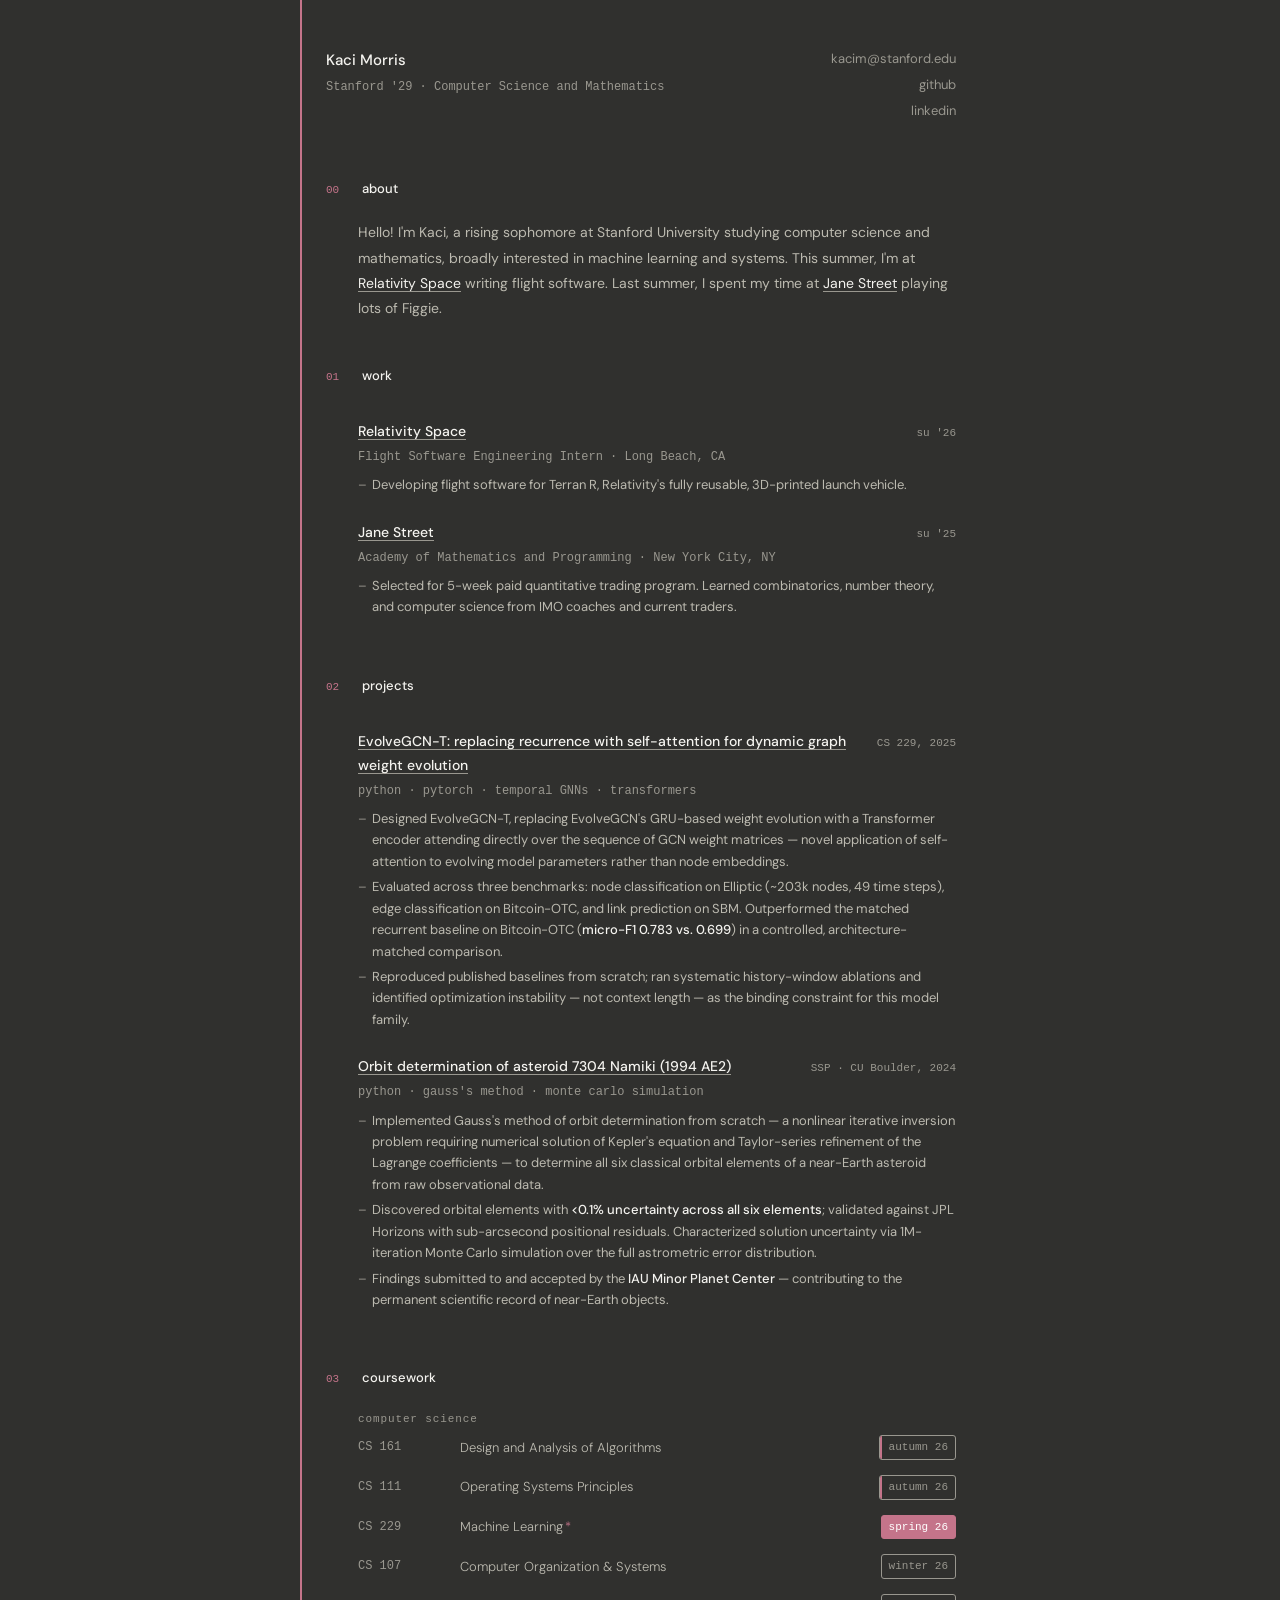
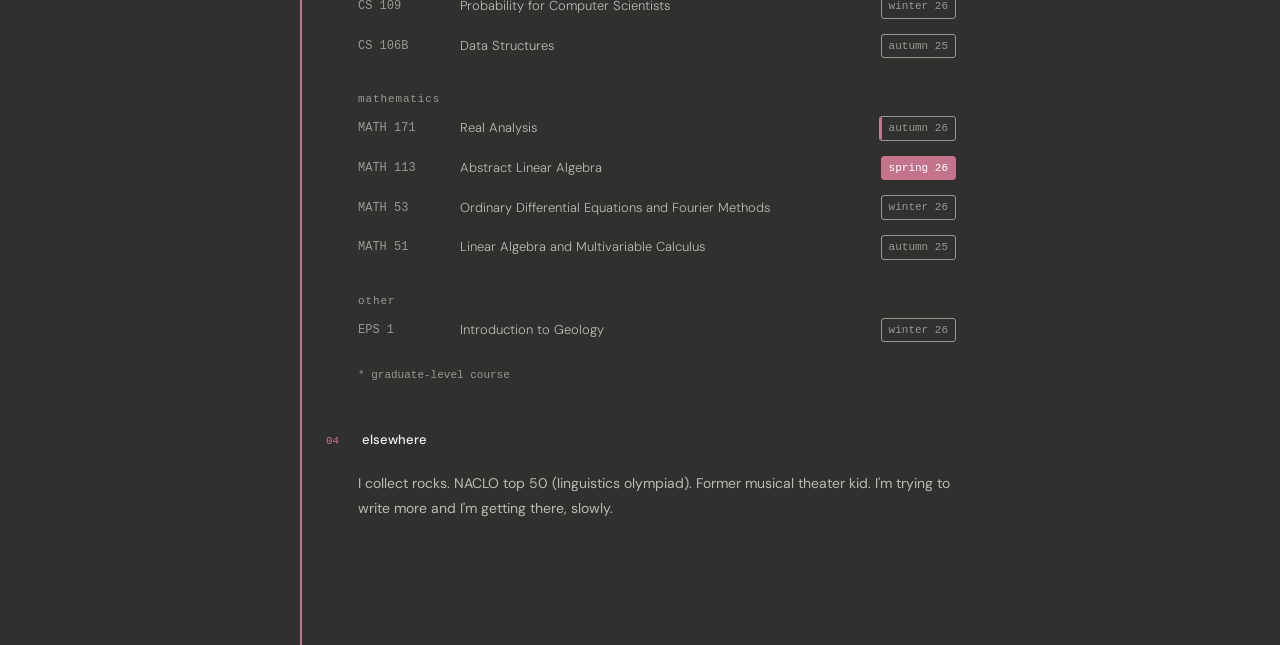
==== index.html @ 26e228f0 "update bio" ====
<!DOCTYPE html>
<html lang="en">
<head>
  <meta charset="UTF-8">
  <meta name="viewport" content="width=device-width, initial-scale=1.0">
  <title>Kaci Morris</title>
  <meta name="description" content="Kaci Morris — CS + Math at Stanford. Flight software, mechanistic interpretability, computational geoscience.">
  <link rel="stylesheet" href="style.css">
</head>
<body>
  <div class="page">

    <header class="header">
      <div class="header-left">
        <div class="header-name">Kaci Morris</div>
        <div class="header-tagline">Stanford '29 · Computer Science and Mathematics</div>
      </div>
      <nav class="header-nav">
        <a href="mailto:kacim@stanford.edu">kacim@stanford.edu</a>
        <a href="https://github.com/kacimorris" target="_blank" rel="noopener">github</a>
        <a href="https://www.linkedin.com/in/kaci-morris/" target="_blank" rel="noopener">linkedin</a>
      </nav>
    </header>

    <main>

      <!-- 00 about -->
      <section class="section">
        <div class="section-header">
          <span class="section-num">00</span>
          <span class="section-title">about</span>
        </div>
        <div class="section-body">
          <p> Hello! I'm Kaci, a rising sophomore at Stanford University studying computer science and mathematics, broadly interested in machine learning and systems. This summer, I'm at <a href="https://www.relativity.space" target="_blank" rel="noopener">Relativity Space</a> writing flight software. Last summer, I spent my time at <a href="https://www.janestreet.com" target="_blank" rel="noopener">Jane Street</a> playing lots of Figgie.</p> 
        </div>
      </section>

      <!-- 01 work -->
      <section class="section">
        <div class="section-header">
          <span class="section-num">01</span>
          <span class="section-title">work</span>
        </div>
        <div class="section-body">

          <div class="entry">
            <div class="entry-top">
              <span class="entry-name"><a href="https://www.relativity.space" target="_blank" rel="noopener">Relativity Space</a></span>
              <span class="entry-date">su '26</span>
            </div>
            <div class="entry-role">Flight Software Engineering Intern · Long Beach, CA</div>
            <ul class="bullets">
              <li>Developing flight software for Terran R, Relativity's fully reusable, 3D-printed launch vehicle.</li>
            </ul>
          </div>

          <div class="entry">
            <div class="entry-top">
              <span class="entry-name"><a href="https://www.janestreet.com" target="_blank" rel="noopener">Jane Street</a></span>
              <span class="entry-date">su '25</span>
            </div>
            <div class="entry-role">Academy of Mathematics and Programming · New York City, NY</div>
            <ul class="bullets">
              <li>Selected for 5-week paid quantitative trading program. Learned combinatorics, number theory, and computer science from IMO coaches and current traders.</li>
            </ul>
          </div>

        </div>
      </section>

      <!-- 02 projects -->
      <section class="section">
        <div class="section-header">
          <span class="section-num">02</span>
          <span class="section-title">projects</span>
        </div>
        <div class="section-body">

          <div class="entry">
            <div class="entry-top">
              <span class="entry-name"><a href="#">EvolveGCN-T: replacing recurrence with self-attention for dynamic graph weight evolution</a></span>
              <span class="entry-date">CS 229, 2025</span>
            </div>
            <div class="entry-role">python · pytorch · temporal GNNs · transformers</div>
            <ul class="bullets">
              <li>Designed EvolveGCN-T, replacing EvolveGCN's GRU-based weight evolution with a Transformer encoder attending directly over the sequence of GCN weight matrices — novel application of self-attention to evolving model parameters rather than node embeddings.</li>
              <li>Evaluated across three benchmarks: node classification on Elliptic (~203k nodes, 49 time steps), edge classification on Bitcoin-OTC, and link prediction on SBM. Outperformed the matched recurrent baseline on Bitcoin-OTC (<strong>micro-F1 0.783 vs. 0.699</strong>) in a controlled, architecture-matched comparison.</li>
              <li>Reproduced published baselines from scratch; ran systematic history-window ablations and identified optimization instability — not context length — as the binding constraint for this model family.</li>
            </ul>
          </div>

          <div class="entry">
            <div class="entry-top">
              <span class="entry-name"><a href="#">Orbit determination of asteroid 7304 Namiki (1994 AE2)</a></span>
              <span class="entry-date">SSP · CU Boulder, 2024</span>
            </div>
            <div class="entry-role">python · gauss's method · monte carlo simulation</div>
            <ul class="bullets">
              <li>Implemented Gauss's method of orbit determination from scratch — a nonlinear iterative inversion problem requiring numerical solution of Kepler's equation and Taylor-series refinement of the Lagrange coefficients — to determine all six classical orbital elements of a near-Earth asteroid from raw observational data.</li>
              <li>Discovered orbital elements with <strong>&lt;0.1% uncertainty across all six elements</strong>; validated against JPL Horizons with sub-arcsecond positional residuals. Characterized solution uncertainty via 1M-iteration Monte Carlo simulation over the full astrometric error distribution.</li>
              <li>Findings submitted to and accepted by the <strong>IAU Minor Planet Center</strong> — contributing to the permanent scientific record of near-Earth objects.</li>
            </ul>
          </div>

        </div>
      </section>

      <!-- 03 coursework -->
      <section class="section">
        <div class="section-header">
          <span class="section-num">03</span>
          <span class="section-title">coursework</span>
        </div>
        <div class="section-body">

          <div class="cw-dept">computer science</div>
          <div class="cw-row">
            <span class="cw-code">CS 161</span>
            <span class="cw-name">Design and Analysis of Algorithms</span>
            <span class="tag tag-next">autumn 26</span>
          </div>
          <div class="cw-row">
            <span class="cw-code">CS 111</span>
            <span class="cw-name">Operating Systems Principles</span>
            <span class="tag tag-next">autumn 26</span>
          </div>
          <div class="cw-row">
            <span class="cw-code">CS 229</span>
            <span class="cw-name">Machine Learning<span class="cw-star">*</span></span>
            <span class="tag tag-cur">spring 26</span>
          </div>
          <div class="cw-row">
            <span class="cw-code">CS 107</span>
            <span class="cw-name">Computer Organization &amp; Systems</span>
            <span class="tag tag-past">winter 26</span>
          </div>
          <div class="cw-row">
            <span class="cw-code">CS 109</span>
            <span class="cw-name">Probability for Computer Scientists</span>
            <span class="tag tag-past">winter 26</span>
          </div>
          <div class="cw-row">
            <span class="cw-code">CS 106B</span>
            <span class="cw-name">Data Structures</span>
            <span class="tag tag-past">autumn 25</span>
          </div>

          <div class="cw-dept">mathematics</div>
          <div class="cw-row">
            <span class="cw-code">MATH 171</span>
            <span class="cw-name">Real Analysis</span>
            <span class="tag tag-next">autumn 26</span>
          </div>
          <div class="cw-row">
            <span class="cw-code">MATH 113</span>
            <span class="cw-name">Abstract Linear Algebra</span>
            <span class="tag tag-cur">spring 26</span>
          </div>
          <div class="cw-row">
            <span class="cw-code">MATH 53</span>
            <span class="cw-name">Ordinary Differential Equations and Fourier Methods</span>
            <span class="tag tag-past">winter 26</span>
          </div>
          <div class="cw-row">
            <span class="cw-code">MATH 51</span>
            <span class="cw-name">Linear Algebra and Multivariable Calculus</span>
            <span class="tag tag-past">autumn 25</span>
          </div>

          <div class="cw-dept">other</div>
          <div class="cw-row">
            <span class="cw-code">EPS 1</span>
            <span class="cw-name">Introduction to Geology</span>
            <span class="tag tag-past">winter 26</span>
          </div>

          <div class="cw-footnote">* graduate-level course</div>

        </div>
      </section>

      <!-- 04 elsewhere -->
      <section class="section" id="elsewhere">
        <div class="section-header">
          <span class="section-num">04</span>
          <span class="section-title">elsewhere</span>
        </div>
        <div class="section-body">
          <p>I collect rocks. NACLO top 50 (linguistics olympiad). Former musical theater kid. I'm trying to write more and I'm getting there, slowly.</p>
        </div>
      </section>

    </main>
  </div>
</body>
</html>
---- style.css ----
/* ── fonts ── */
@import url('https://fonts.googleapis.com/css2?family=DM+Sans:ital,opsz,wght@0,9..40,300;0,9..40,400;0,9..40,500;1,9..40,300;1,9..40,400&display=swap');

/* ── reset ── */
*, *::before, *::after { box-sizing: border-box; margin: 0; padding: 0; }

/* ── tokens ── */
:root {
  --pink:        #C4748A;
  --pink-dark:   #7a3a4e;
  --pink-fill:   #fff;

  --text-primary:   #f4f3ef;
  --text-secondary: #bcbab0;
  --text-tertiary:  #99978f;

  --border-light:  #30302e;
  --border-medium: #99978f;

  --bg: #30302e;

  --font-sans: 'DM Sans', system-ui, -apple-system, sans-serif;
  --font-mono: 'SFMono-Regular', 'Consolas', 'Liberation Mono', monospace;
}

/* ── base ── */
html { font-size: 16px; -webkit-font-smoothing: antialiased; }

body {
  background: var(--bg);
  color: var(--text-primary);
  font-family: var(--font-sans);
  line-height: 1.7;
}

a {
  color: var(--text-primary);
  text-decoration: underline;
  text-underline-offset: 3px;
  text-decoration-thickness: 1px;
  text-decoration-color: var(--border-medium);
  transition: text-decoration-color 0.15s;
}
a:hover { text-decoration-color: var(--text-primary); }

/* ── layout ── */
.page {
  max-width: 680px;
  margin: 0 auto;
  padding: 3rem 1.5rem 5rem;
  border-left: 2px solid var(--pink);
  min-height: 100vh;
}

/* ── header ── */
.header {
  display: flex;
  justify-content: space-between;
  align-items: flex-start;
  margin-bottom: 3.5rem;
}

.header-left {
  display: flex;
  flex-direction: column;
  gap: 3px;
}

.header-name {
  font-size: 15px;
  font-weight: 500;
  font-family: var(--font-sans);
}

.header-tagline {
  font-family: var(--font-mono);
  font-size: 12px;
  color: var(--text-tertiary);
}

.header-nav {
  display: flex;
  flex-direction: column;
  align-items: flex-end;
  gap: 4px;
}

.header-nav a {
  font-size: 13px;
  color: var(--text-tertiary);
  text-decoration: none;
}
.header-nav a:hover { color: var(--pink-dark); }

/* ── sections ── */
.section { margin-bottom: 2.75rem; border: none; }

.section-header {
  display: flex;
  align-items: baseline;
  gap: 1rem;
  margin-bottom: 1.25rem;
}

.section-num {
  font-family: var(--font-mono);
  font-size: 11px;
  color: var(--pink);
  width: 20px;
  flex-shrink: 0;
}

.section-title {
  font-size: 13px;
  font-weight: 500;
  font-family: var(--font-sans);
  color: var(--text-primary);
}

.section-body {
  padding-left: 32px;
}

.section-body p {
  font-size: 14px;
  line-height: 1.8;
  color: var(--text-secondary);
  margin-bottom: 1rem;
}
.section-body p:last-child { margin-bottom: 0; }

/* ── entries (work + projects) ── */
.entry {
  padding: 12px 0;
  border-bottom: 0.5px solid var(--border-light);
}
.entry:first-child { border-top: 0.5px solid var(--border-light); }

.entry-top {
  display: flex;
  justify-content: space-between;
  align-items: baseline;
  margin-bottom: 3px;
  gap: 1rem;
}

.entry-name {
  font-size: 14px;
  font-weight: 500;
  color: var(--text-primary);
}
.entry-name a {
  color: var(--text-primary);
  font-weight: 500;
}

.entry-date {
  font-family: var(--font-mono);
  font-size: 11px;
  color: var(--text-tertiary);
  white-space: nowrap;
  flex-shrink: 0;
}

.entry-role {
  font-family: var(--font-mono);
  font-size: 12px;
  color: var(--text-tertiary);
  margin-bottom: 7px;
}

/* ── bullet lists ── */
.bullets {
  list-style: none;
  padding: 0;
  margin: 0;
  display: flex;
  flex-direction: column;
  gap: 4px;
}

.bullets li {
  font-size: 13px;
  color: var(--text-secondary);
  line-height: 1.65;
  padding-left: 14px;
  position: relative;
}

.bullets li::before {
  content: "–";
  position: absolute;
  left: 0;
  color: var(--text-tertiary);
}

.bullets li strong {
  color: var(--text-primary);
  font-weight: 500;
}

/* ── coursework ── */
.cw-dept {
  font-family: var(--font-mono);
  font-size: 11px;
  color: var(--text-tertiary);
  letter-spacing: 0.08em;
  margin: 1.5rem 0 0;
}
.cw-dept:first-child { margin-top: 0; }

.cw-row {
  display: grid;
  grid-template-columns: 90px minmax(0, 1fr) auto;
  gap: 0 12px;
  align-items: center;
  padding: 7px 0;
  border-bottom: 0.5px solid var(--border-light);
}
.cw-row:first-of-type { border-top: 0.5px solid var(--border-light); }

.cw-code {
  font-family: var(--font-mono);
  font-size: 12px;
  color: var(--text-tertiary);
}

.cw-name {
  font-size: 13px;
  color: var(--text-secondary);
  font-weight: 300;
}

.cw-star {
  color: var(--pink);
  font-size: 13px;
  margin-left: 2px;
  font-style: normal;
}

.cw-footnote {
  font-family: var(--font-mono);
  font-size: 11px;
  color: var(--text-tertiary);
  margin-top: 1rem;
}

/* ── tags ── */
.tag {
  font-family: var(--font-mono);
  font-size: 11px;
  padding: 2px 7px;
  border-radius: 3px;
  white-space: nowrap;
  display: inline-block;
}

.tag-past {
  color: var(--text-tertiary);
  border: 0.5px solid var(--border-medium);
}

.tag-cur {
  color: var(--pink-fill);
  background: var(--pink);
  border: 1px solid var(--pink);
}

.tag-next {
  color: var(--text-tertiary);
  border: 0.5px solid var(--border-medium);
  position: relative;
  overflow: hidden;
  padding-left: 9px;
}
.tag-next::before {
  content: '';
  position: absolute;
  left: 0;
  top: 0;
  bottom: 0;
  width: 2px;
  background: var(--pink);
  border-radius: 0;
}

/* ── responsive ── */
@media (max-width: 600px) {
  .page { padding: 2rem 1.25rem 4rem; }

  .header { flex-direction: column; gap: 1rem; }
  .header-nav { align-items: flex-start; flex-direction: row; flex-wrap: wrap; gap: 8px 16px; }

  .cw-row { grid-template-columns: 76px minmax(0,1fr) auto; gap: 0 8px; }
}
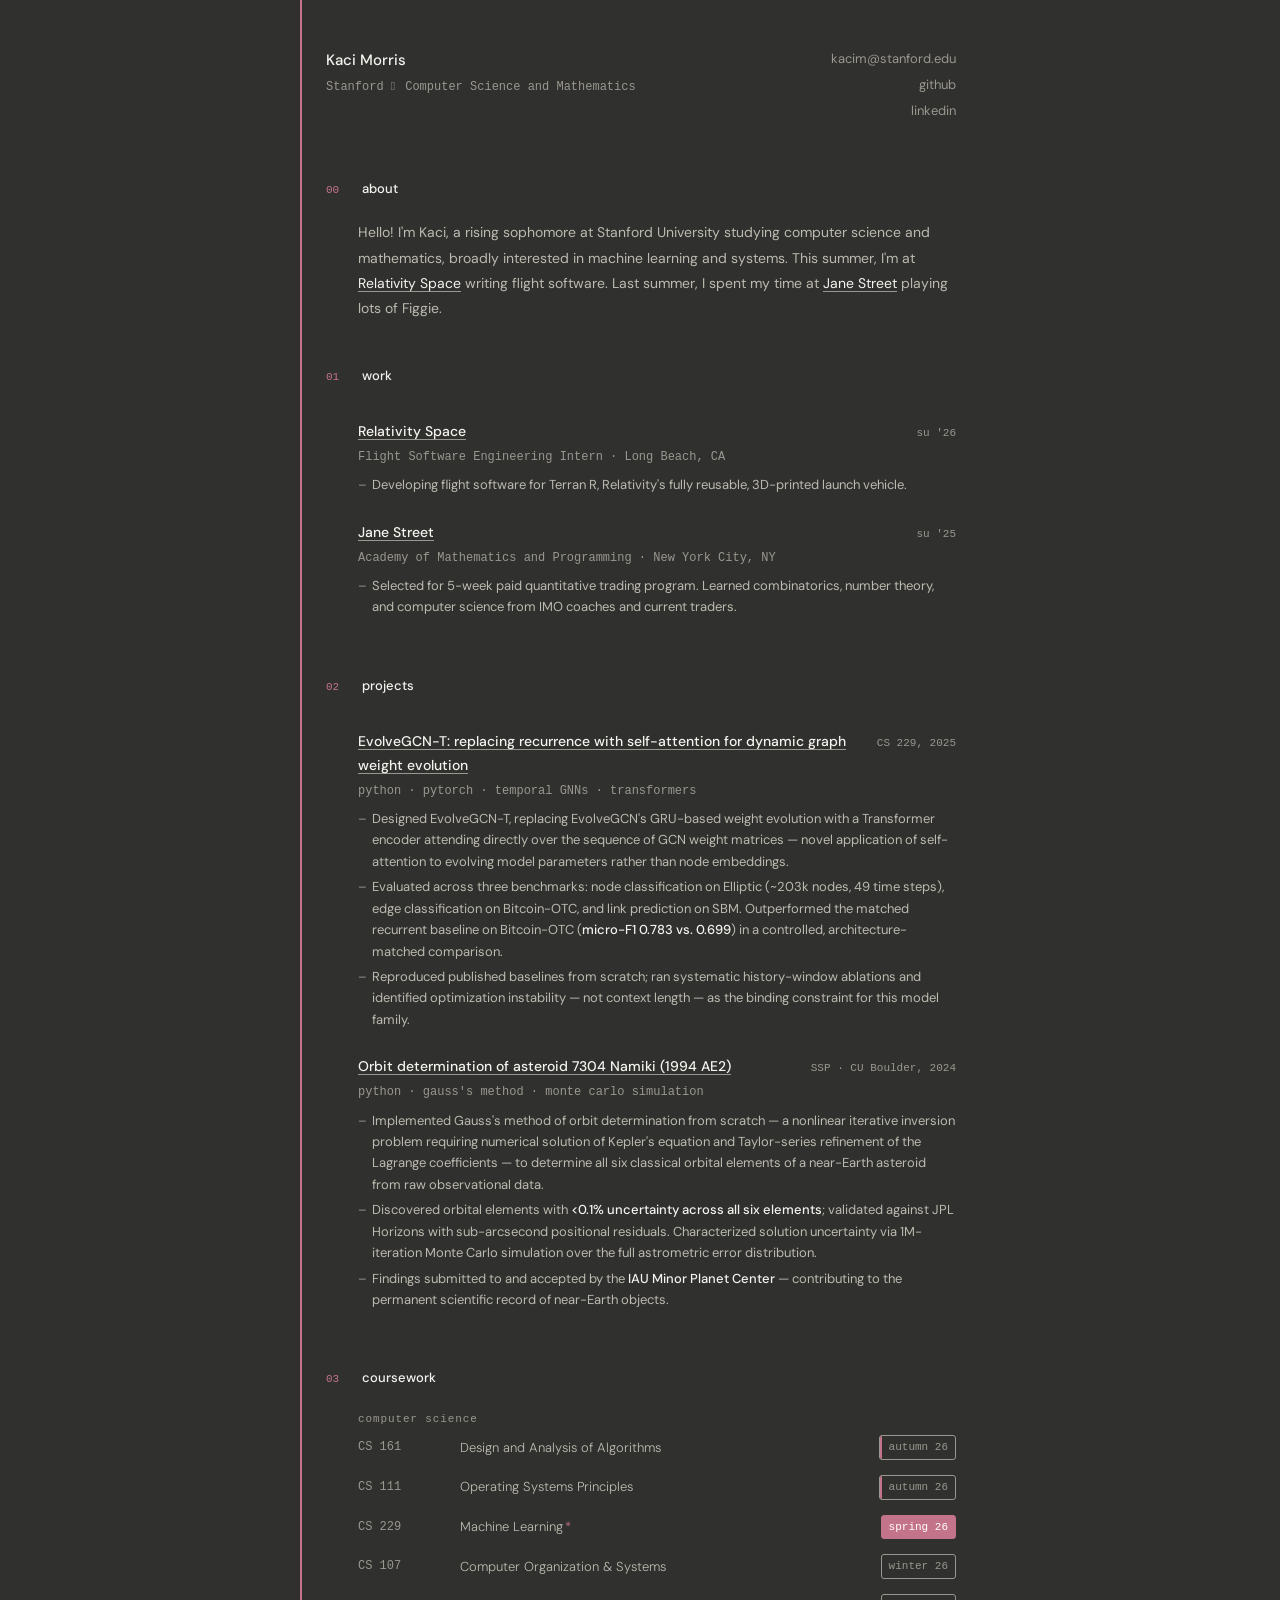
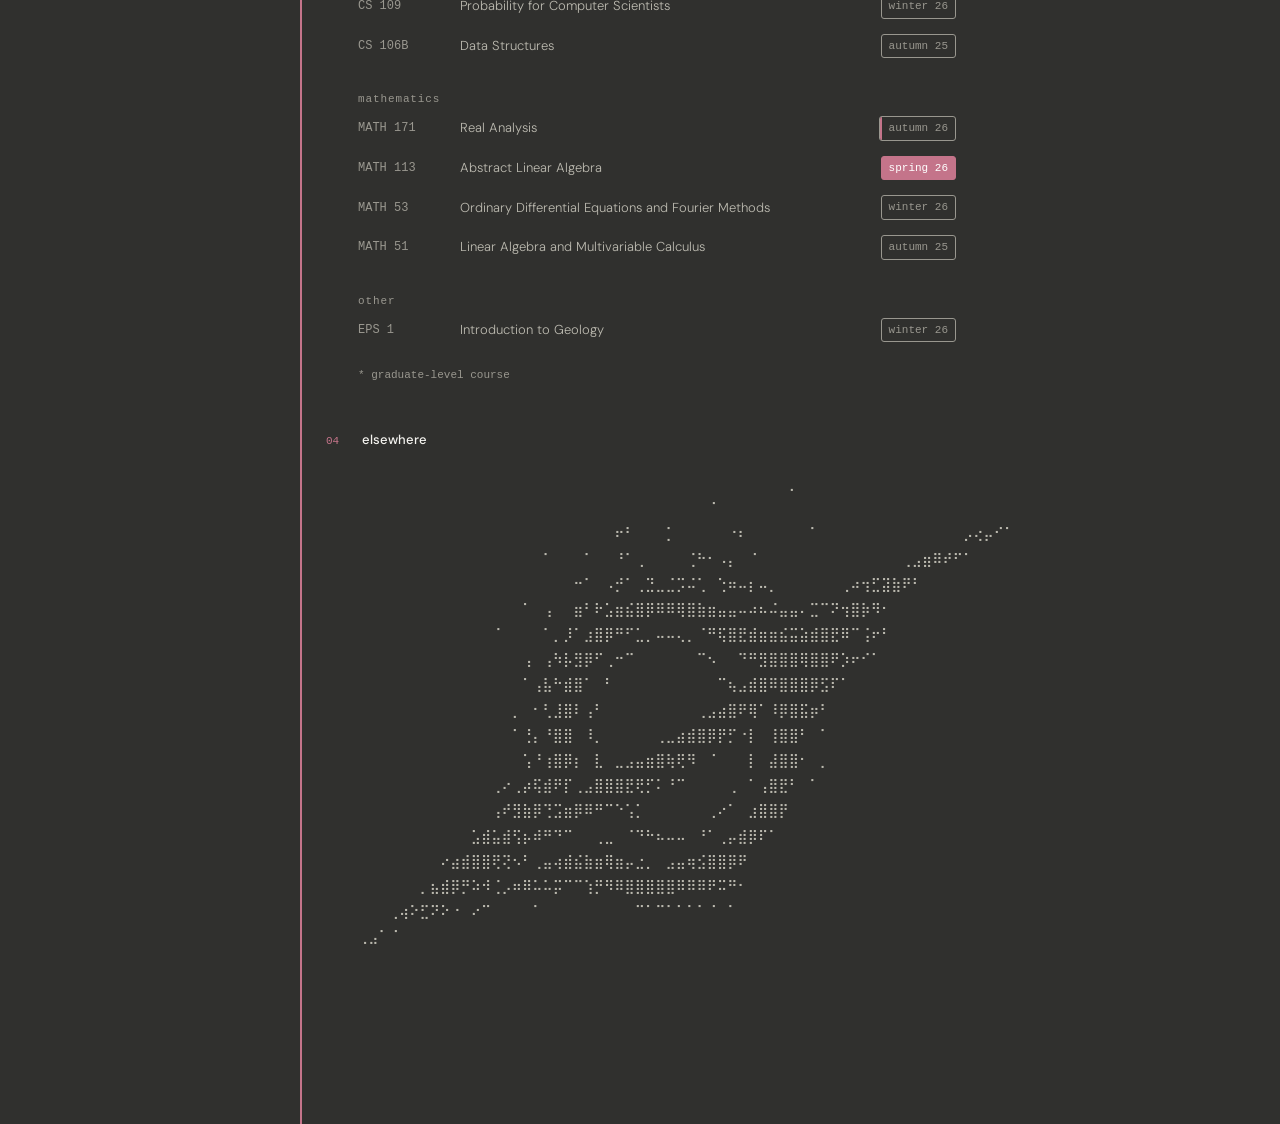
==== commit 2b808d14: "update" ====
--- a/index.html
+++ b/index.html
@@ -13,7 +13,7 @@
     <header class="header">
       <div class="header-left">
         <div class="header-name">Kaci Morris</div>
-        <div class="header-tagline">Stanford '29 · Computer Science and Mathematics</div>
+        <div class="header-tagline">Stanford 𖠰 Computer Science and Mathematics</div>
       </div>
       <nav class="header-nav">
         <a href="mailto:kacim@stanford.edu">kacim@stanford.edu</a>
@@ -186,7 +186,27 @@
           <span class="section-title">elsewhere</span>
         </div>
         <div class="section-body">
-          <p>I collect rocks. NACLO top 50 (linguistics olympiad). Former musical theater kid. I'm trying to write more and I'm getting there, slowly.</p>
+          <p>⠀⠀⠀⠀⠀⠀⠀⠀⠀⠀⠀⠀⠀⠀⠀⠀⠀⠀⠀⠀⠀⠀⠀⠀⠀⠀⠀⠀⠀⠀⠀⠀⠀⠀⠀⠀⠀⠀⠀⠀⠀⠀⡀⠀⠀⠀⠀⠀⠀⠀⠀⠀⠀⠀⠀⠀⠀⠀⠀⠀⠀⠀⠀⠀⠀⠀⠀⠀⠀
+⠀⠀⠀⠀⠀⠀⠀⠀⠀⠀⠀⠀⠀⠀⠀⠀⠀⠀⠀⠀⠀⠀⠀⠀⠀⠀⠀⠀⠀⠀⠀⠀⠀⠀⠈⠀⠀⠀⠀⠀⠀⠀⠀⠀⠀⠀⠀⠀⠀⠀⠀⠀⠀⠀⠀⠀⠀⠀⠀⠀⠀⠀⠀⠀⠀⠀⠀⠀⠀
+⠀⠀⠀⠀⠀⠀⠀⠀⠀⠀⠀⠀⠀⠀⠀⠀⠀⠀⠀⠀⠀⠀⠀⠀⠀⠖⠃⠀⠀⠀⡁⠀⠀⠀⠀⠀⠐⠆⠀⠀⠀⠀⠀⠀⠁⠀⠀⠀⠀⠀⠀⠀⠀⠀⠀⠀⠀⠀⠀⡠⢔⡤⠊⠁⠀⠀⠀⠀⠀
+⠀⠀⠀⠀⠀⠀⠀⠀⠀⠀⠀⠀⠀⠀⠀⠀⠀⠀⠁⠀⠀⠀⠁⠀⠀⠘⠁⢀⠀⠀⠀⠀⢈⠓⠂⠠⡄⠀⠈⠀⠀⠀⠀⠀⠀⠀⠀⠀⠀⠀⠀⠀⠀⢀⣠⣶⠿⠞⠋⠁⠀⠀⠀⠀⠀⠀⠀⠀⠀
+⠀⠀⠀⠀⠀⠀⠀⠀⠀⠀⠀⠀⠀⠀⠀⠀⠀⠀⠀⠀⠀⠒⠁⠀⠠⡚⠁⢀⣙⣀⣈⡩⠬⢁⠀⢑⠶⠤⡆⠤⡀⠀⠀⠀⠀⠀⠀⢀⠴⢲⣋⣽⣷⠟⠃⠀⠀⠀⠀⠀⠀⠀⠀⠀⠀⠀⠀⠀⠀
+⠀⠀⠀⠀⠀⠀⠀⠀⠀⠀⠀⠀⠀⠀⠀⠀⠁⠀⢠⠀⠀⣶⠃⠗⣡⣶⣮⣿⡿⠿⠿⢿⣿⣷⣶⣤⣤⠤⠴⠦⠬⣤⣤⠄⣉⠉⠝⢲⣿⡷⠻⠂⠀⠀⠀⠀⠀⠀⠀⠀⠀⠀⠀⠀⠀⠀⠀⠀⠀
+⠀⠀⠀⠀⠀⠀⠀⠀⠀⠀⠀⠀⠀⠈⠀⠀⠀⠀⠁⡀⡸⠁⣰⣿⡿⠛⠋⣁⡀⠤⠤⢄⡀⠈⠛⢯⣿⣟⣾⣶⣶⣮⣭⣵⣾⣿⣟⠿⠉⢨⠖⠃⠀⠀⠀⠀⠀⠀⠀⠀⠀⠀⠀⠀⠀⠀⠀⠀⠀
+⠀⠀⠀⠀⠀⠀⠀⠀⠀⠀⠀⠀⠀⠀⠀⠀⢠⠀⢠⠳⡧⣻⡿⠋⢀⠒⠉⠀⠀⠀⠀⠀⠀⠉⠢⠀⠀⠙⠛⣻⣿⣿⣿⢿⣿⣿⠟⡱⠖⠊⠁⠀⠀⠀⠀⠀⠀⠀⠀⠀⠀⠀⠀⠀⠀⠀⠀⠀⠀
+⠀⠀⠀⠀⠀⠀⠀⠀⠀⠀⠀⠀⠀⠀⠀⠀⠁⢠⣧⠓⣾⣿⠁⠀⠃⠀⠀⠀⠀⠀⠀⠀⠀⠀⠀⠉⢦⣠⣾⣿⠿⣿⣿⣿⡿⣫⠏⠁⠀⠀⠀⠀⠀⠀⠀⠀⠀⠀⠀⠀⠀⠀⠀⠀⠀⠀⠀⠀⠀
+⠀⠀⠀⠀⠀⠀⠀⠀⠀⠀⠀⠀⠀⠀⠀⡀⠀⠂⢃⣸⣿⠇⢠⠃⠀⠀⠀⠀⠀⠀⠀⠀⠀⢀⣠⣴⣿⠟⢿⠁⠸⡿⣿⣯⡶⠃⠀⠀⠀⠀⠀⠀⠀⠀⠀⠀⠀⠀⠀⠀⠀⠀⠀⠀⠀⠀⠀⠀⠀
+⠀⠀⠀⠀⠀⠀⠀⠀⠀⠀⠀⠀⠀⠀⠀⠁⢘⡄⠘⣿⣿⠀⠸⡀⠀⠀⠀⠀⠀⢀⣀⣴⣾⣿⡿⡟⡋⠐⡇⠀⢸⣿⣿⠃⠀⠁⠀⠀⠀⠀⠀⠀⠀⠀⠀⠀⠀⠀⠀⠀⠀⠀⠀⠀⠀⠀⠀⠀⠀
+⠀⠀⠀⠀⠀⠀⠀⠀⠀⠀⠀⠀⠀⠀⠀⠀⢡⠘⢰⣿⡿⡆⠀⣇⠀⣀⣠⣤⣶⣿⢷⢟⠻⠀⠈⠀⠀⠀⡇⠀⣼⣿⣿⠂⠀⡀⠀⠀⠀⠀⠀⠀⠀⠀⠀⠀⠀⠀⠀⠀⠀⠀⠀⠀⠀⠀⠀⠀⠀
+⠀⠀⠀⠀⠀⠀⠀⠀⠀⠀⠀⠀⠀⢀⠔⢀⡴⢯⣾⠟⡏⢀⣠⣿⣿⣿⣟⢟⡋⠅⠘⠉⠀⠀⠀⠀⢀⠀⠁⢠⣿⣟⠃⠀⠁⠀⠀⠀⠀⠀⠀⠀⠀⠀⠀⠀⠀⠀⠀⠀⠀⠀⠀⠀⠀⠀⠀⠀⠀
+⠀⠀⠀⠀⠀⠀⠀⠀⠀⠀⠀⠀⠀⢠⠞⣻⣷⡿⢙⣩⣶⡿⠿⠛⠉⠑⢡⡁⠀⠀⠀⠀⠀⠀⢀⠔⠁⠀⣰⣿⣿⡟⠀⠀⠀⠀⠀⠀⠀⠀⠀⠀⠀⠀⠀⠀⠀⠀⠀⠀⠀⠀⠀⠀⠀⠀⠀⠀⠀
+⠀⠀⠀⠀⠀⠀⠀⠀⠀⠀⠀⣡⣾⣥⣾⢫⡦⠾⠛⠙⠉⠀⠀⢀⣀⠀⠈⠙⠓⠦⠤⠤⠀⠘⠁⢀⡤⣾⡿⠏⠁⠀⠀⠀⠀⠀⠀⠀⠀⠀⠀⠀⠀⠀⠀⠀⠀⠀⠀⠀⠀⠀⠀⠀⠀⠀⠀⠀⠀
+⠀⠀⠀⠀⠀⠀⠀⠀⠔⣴⣾⣿⣿⢟⢝⠢⠃⢀⣤⢴⣾⣮⣷⣶⢿⣶⡤⣐⡀⠀⣠⣤⢶⣪⣿⣿⡿⠟⠀⠀⠀⠀⠀⠀⠀⠀⠀⠀⠀⠀⠀⠀⠀⠀⠀⠀⠀⠀⠀⠀⠀⠀⠀⠀⠀⠀⠀⠀⠀
+⠀⠀⠀⠀⠀⠀⡀⣦⣾⡿⡛⠵⠺⢈⡠⠶⠿⠥⠥⡭⠉⠉⢱⡛⠻⠿⣿⣿⣿⣿⣿⠿⠿⠿⠟⠭⠛⠂⠀⠀⠀⠀⠀⠀⠀⠀⠀⠀⠀⠀⠀⠀⠀⠀⠀⠀⠀⠀⠀⠀⠀⠀⠀⠀⠀⠀⠀⠀⠀
+⠀⠀⠀⢀⢴⠕⣋⠝⠕⠐⠀⠔⠉⠀⠀⠀⠀⠁⠀⠀⠀⠀⠀⠀⠀⠀⠀⠉⠁⠉⠁⠁⠁⠁⠈⠀⠁⠀⠀⠀⠀⠀⠀⠀⠀⠀⠀⠀⠀⠀⠀⠀⠀⠀⠀⠀⠀⠀⠀⠀⠀⠀⠀⠀⠀⠀⠀⠀⠀
+⢀⣠⠁⠈⠀⠀⠀⠀⠀⠀⠀⠀⠀⠀⠀⠀⠀⠀⠀⠀⠀⠀⠀⠀⠀⠀⠀⠀⠀⠀⠀⠀⠀⠀⠀⠀⠀⠀⠀⠀⠀⠀⠀⠀⠀⠀⠀⠀⠀⠀⠀⠀⠀⠀⠀⠀⠀⠀⠀⠀⠀⠀⠀⠀⠀⠀⠀⠀⠀
+⠀⠀⠀⠀⠀⠀⠀⠀⠀⠀⠀⠀⠀⠀⠀⠀⠀⠀⠀⠀⠀⠀⠀⠀⠀⠀⠀⠀⠀⠀⠀⠀⠀⠀⠀⠀⠀⠀⠀⠀⠀⠀⠀⠀⠀⠀⠀⠀⠀⠀⠀⠀⠀⠀⠀⠀⠀⠀⠀⠀⠀⠀⠀⠀⠀⠀⠀⠀⠀
+⠀⠀⠀⠀⠀⠀⠀⠀⠀⠀⠀⠀⠀⠀⠀⠀⠀⠀⠀⠀⠀⠀⠀⠀⠀⠀⠀⠀⠀⠀⠀⠀⠀⠀⠀⠀⠀⠀⠀⠀⠀⠀⠀⠀⠀⠀⠀⠀⠀⠀⠀⠀⠀⠀⠀⠀⠀⠀⠀⠀⠀⠀⠀⠀⠀⠀⠀⠀⠀</p>
         </div>
       </section>
 
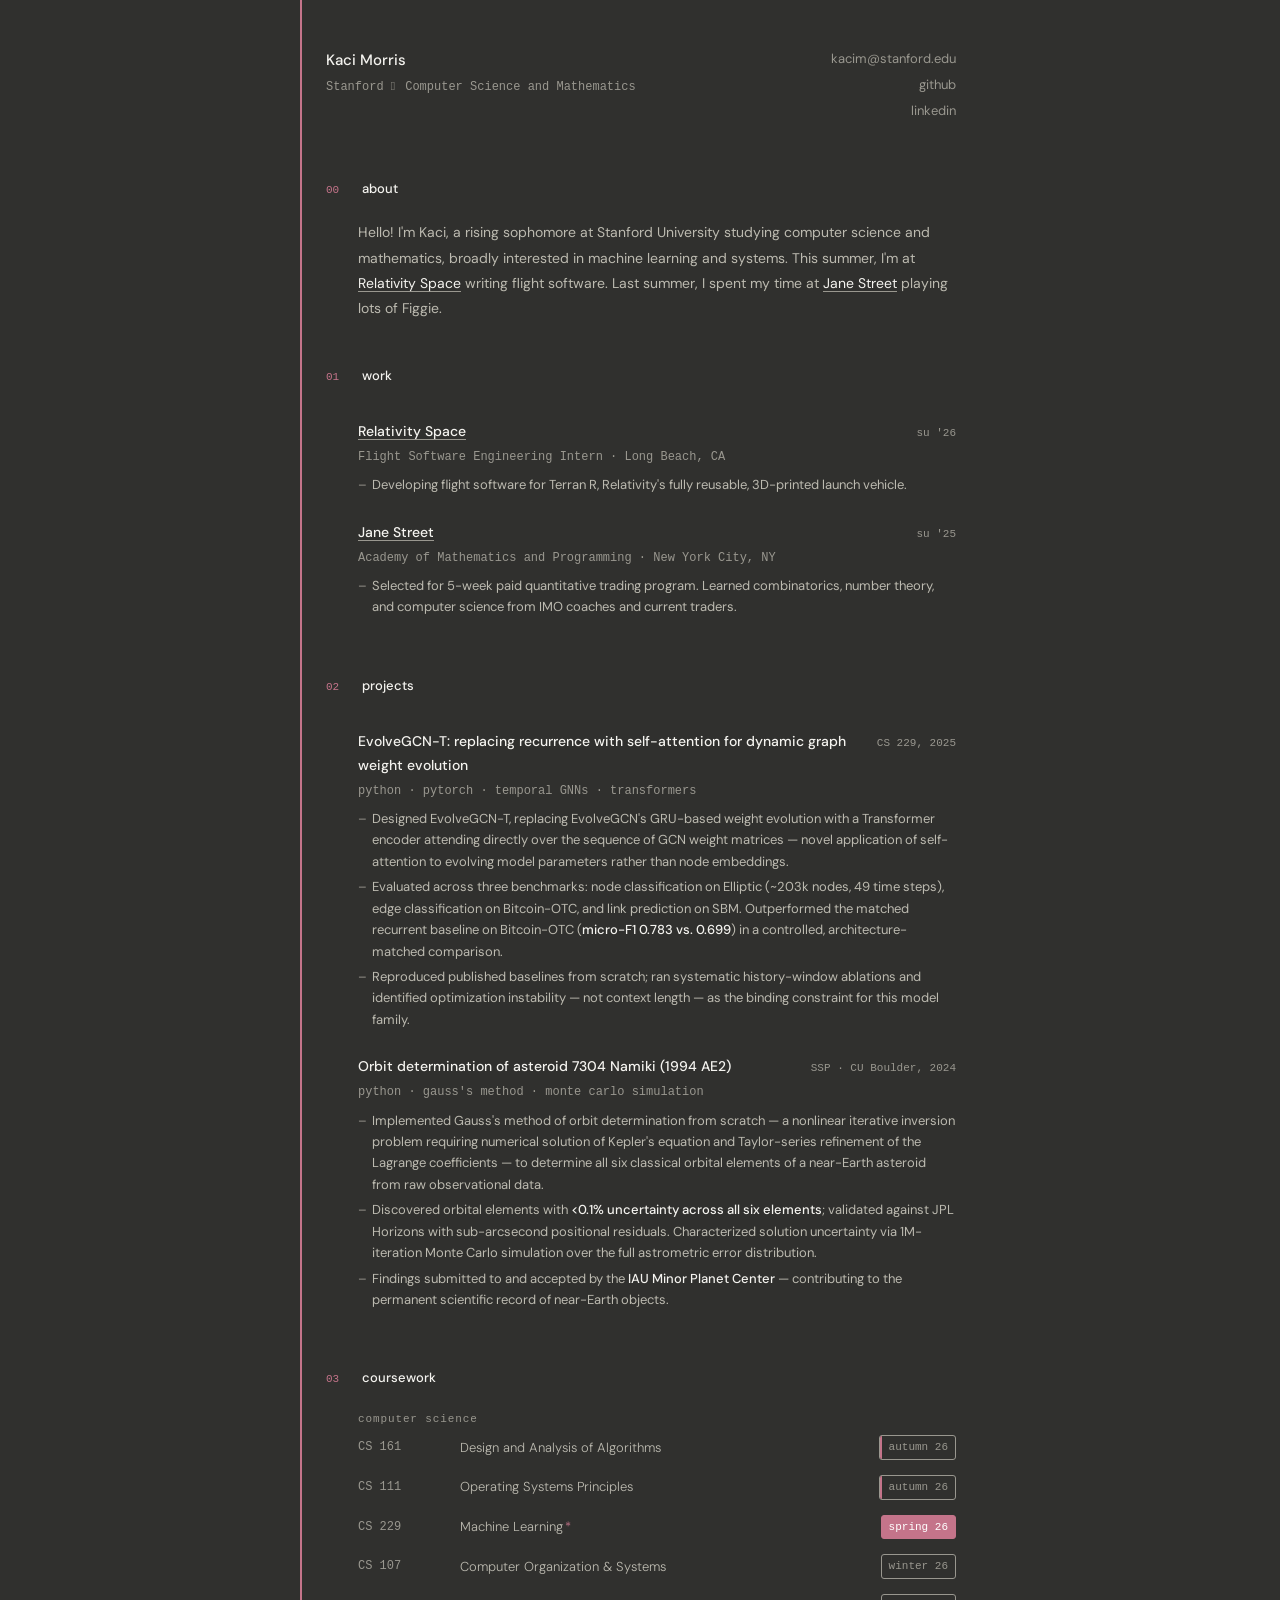
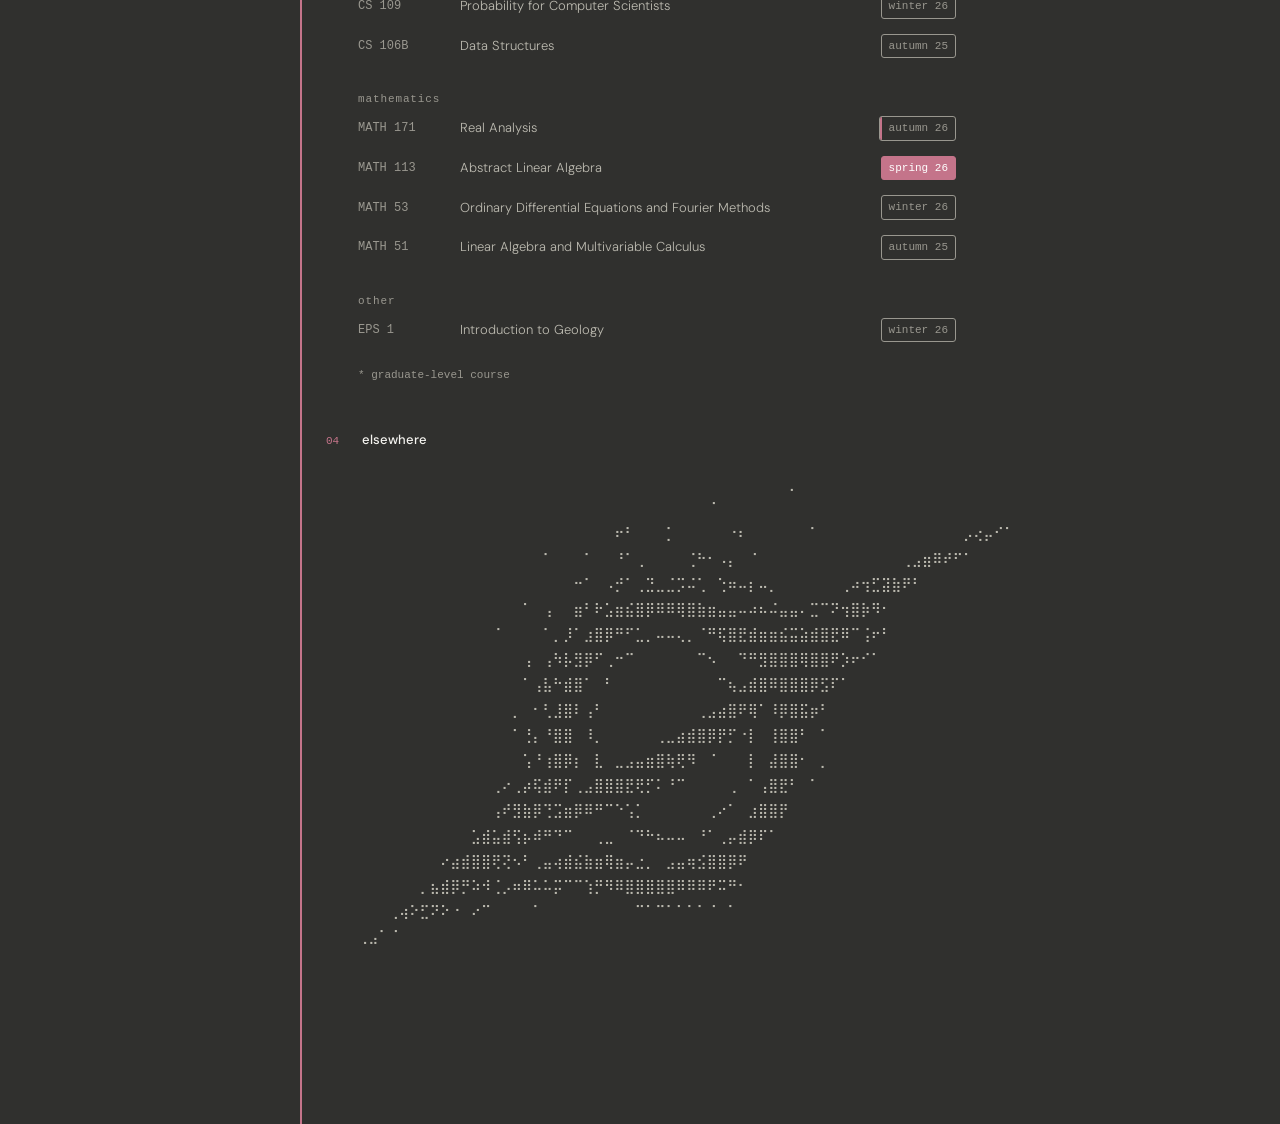
==== commit 5f6785c9: "fixed links" ====
--- a/index.html
+++ b/index.html
@@ -45,7 +45,7 @@
 
           <div class="entry">
             <div class="entry-top">
-              <span class="entry-name"><a href="https://www.relativity.space" target="_blank" rel="noopener">Relativity Space</a></span>
+              <span class="entry-name"><a href="https://www.relativityspace.com/" target="_blank" rel="noopener">Relativity Space</a></span>
               <span class="entry-date">su '26</span>
             </div>
             <div class="entry-role">Flight Software Engineering Intern · Long Beach, CA</div>
@@ -78,7 +78,7 @@
 
           <div class="entry">
             <div class="entry-top">
-              <span class="entry-name"><a href="#">EvolveGCN-T: replacing recurrence with self-attention for dynamic graph weight evolution</a></span>
+              <span class="entry-name">EvolveGCN-T: replacing recurrence with self-attention for dynamic graph weight evolution</span>
               <span class="entry-date">CS 229, 2025</span>
             </div>
             <div class="entry-role">python · pytorch · temporal GNNs · transformers</div>
@@ -91,7 +91,7 @@
 
           <div class="entry">
             <div class="entry-top">
-              <span class="entry-name"><a href="#">Orbit determination of asteroid 7304 Namiki (1994 AE2)</a></span>
+              <span class="entry-name">Orbit determination of asteroid 7304 Namiki (1994 AE2)</span>
               <span class="entry-date">SSP · CU Boulder, 2024</span>
             </div>
             <div class="entry-role">python · gauss's method · monte carlo simulation</div>
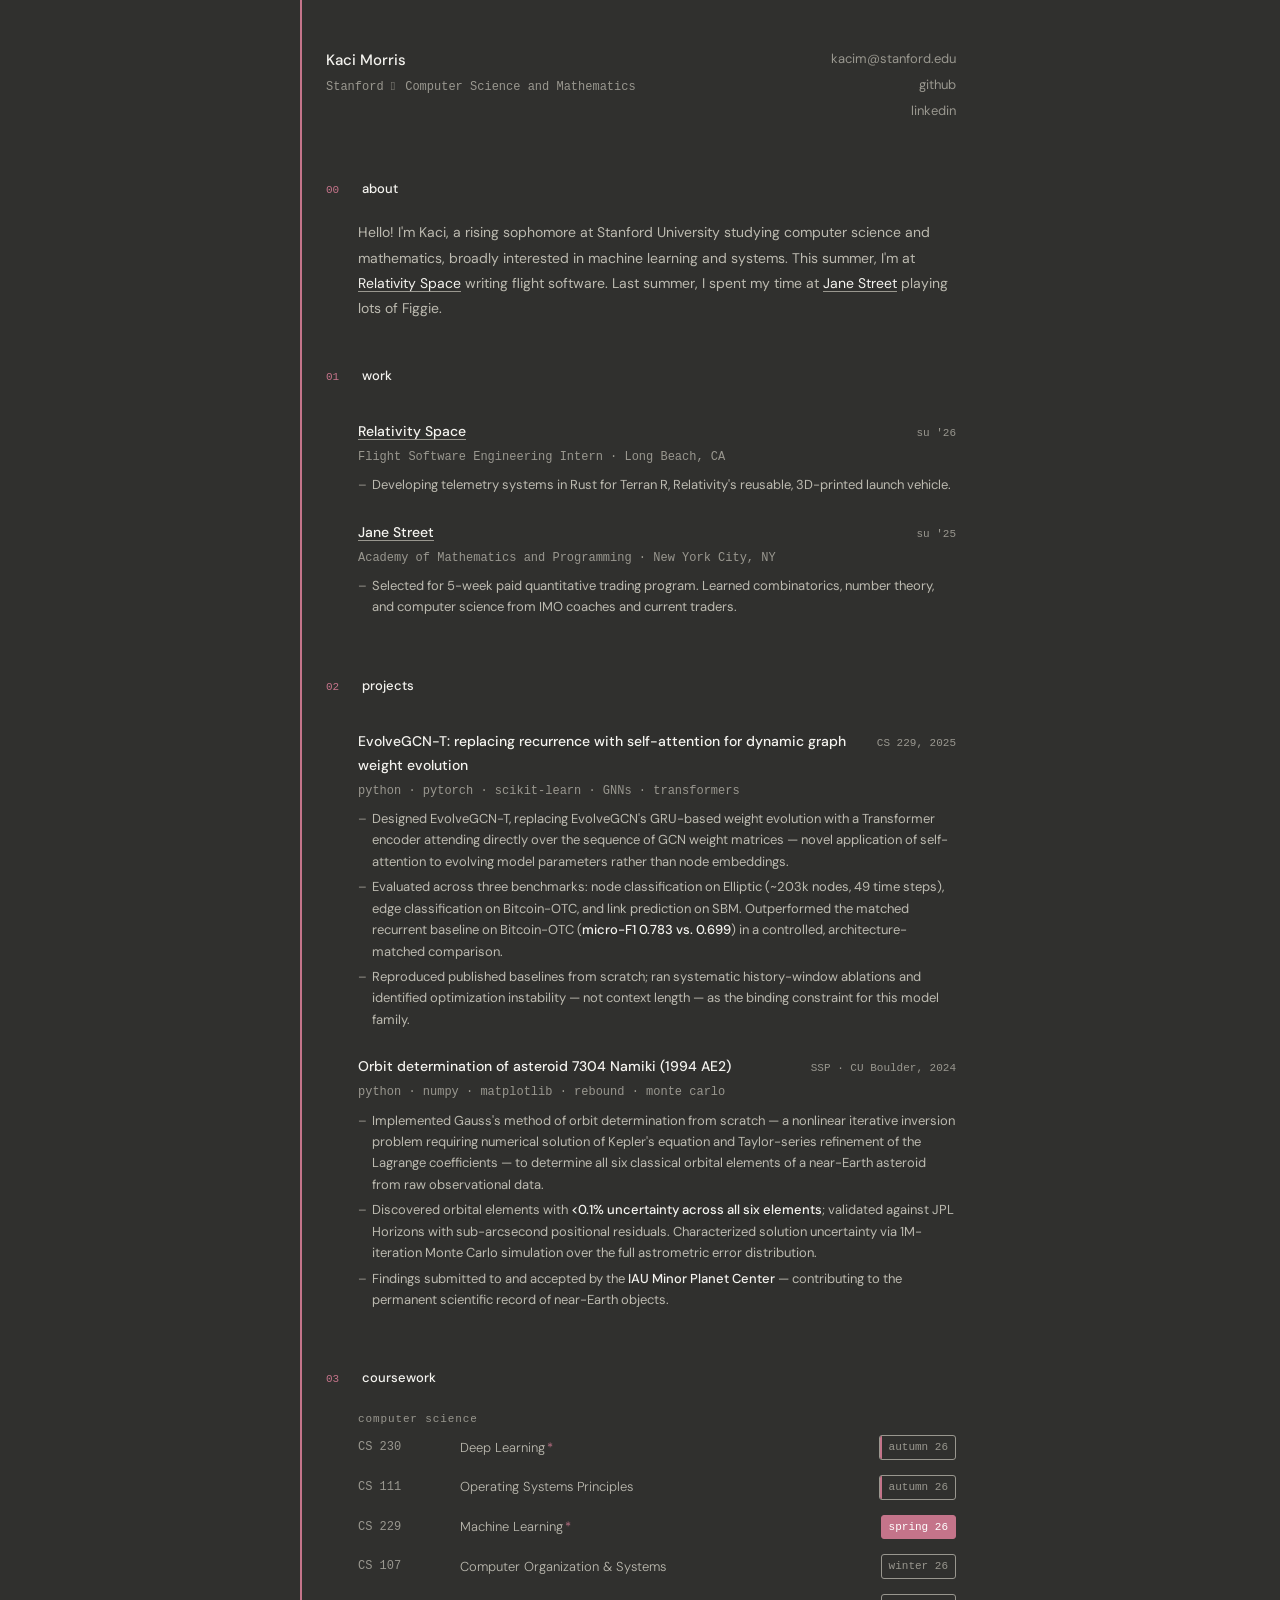
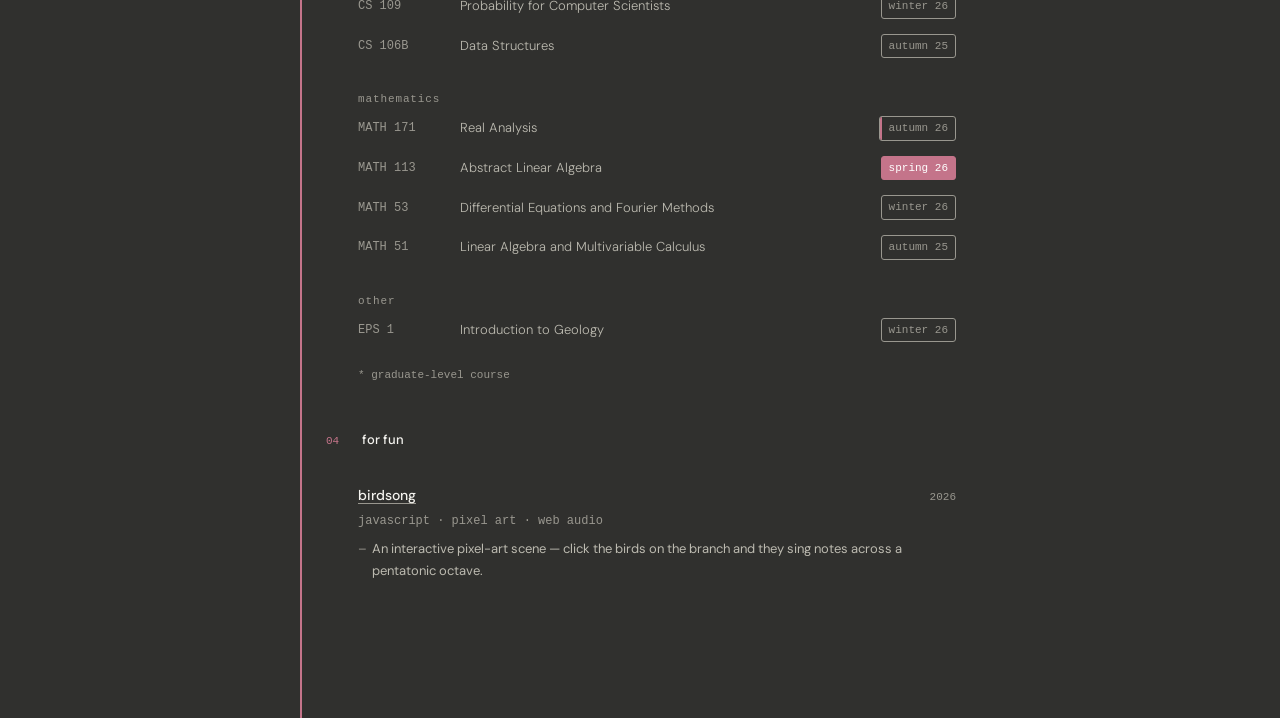
==== commit b2a068ec: "birds" ====
--- a/index.html
+++ b/index.html
@@ -31,7 +31,7 @@
           <span class="section-title">about</span>
         </div>
         <div class="section-body">
-          <p> Hello! I'm Kaci, a rising sophomore at Stanford University studying computer science and mathematics, broadly interested in machine learning and systems. This summer, I'm at <a href="https://www.relativity.space" target="_blank" rel="noopener">Relativity Space</a> writing flight software. Last summer, I spent my time at <a href="https://www.janestreet.com" target="_blank" rel="noopener">Jane Street</a> playing lots of Figgie.</p> 
+          <p> Hello! I'm Kaci, a rising sophomore at Stanford University studying computer science and mathematics, broadly interested in machine learning and systems. This summer, I'm at <a href="https://www.relativityspace.com" target="_blank" rel="noopener">Relativity Space</a> writing flight software. Last summer, I spent my time at <a href="https://www.janestreet.com" target="_blank" rel="noopener">Jane Street</a> playing lots of Figgie.</p> 
         </div>
       </section>
 
@@ -50,7 +50,7 @@
             </div>
             <div class="entry-role">Flight Software Engineering Intern · Long Beach, CA</div>
             <ul class="bullets">
-              <li>Developing flight software for Terran R, Relativity's fully reusable, 3D-printed launch vehicle.</li>
+              <li>Developing telemetry systems in Rust for Terran R, Relativity's reusable, 3D-printed launch vehicle.</li>
             </ul>
           </div>
 
@@ -81,7 +81,7 @@
               <span class="entry-name">EvolveGCN-T: replacing recurrence with self-attention for dynamic graph weight evolution</span>
               <span class="entry-date">CS 229, 2025</span>
             </div>
-            <div class="entry-role">python · pytorch · temporal GNNs · transformers</div>
+            <div class="entry-role">python · pytorch · scikit-learn · GNNs · transformers</div>
             <ul class="bullets">
               <li>Designed EvolveGCN-T, replacing EvolveGCN's GRU-based weight evolution with a Transformer encoder attending directly over the sequence of GCN weight matrices — novel application of self-attention to evolving model parameters rather than node embeddings.</li>
               <li>Evaluated across three benchmarks: node classification on Elliptic (~203k nodes, 49 time steps), edge classification on Bitcoin-OTC, and link prediction on SBM. Outperformed the matched recurrent baseline on Bitcoin-OTC (<strong>micro-F1 0.783 vs. 0.699</strong>) in a controlled, architecture-matched comparison.</li>
@@ -94,7 +94,7 @@
               <span class="entry-name">Orbit determination of asteroid 7304 Namiki (1994 AE2)</span>
               <span class="entry-date">SSP · CU Boulder, 2024</span>
             </div>
-            <div class="entry-role">python · gauss's method · monte carlo simulation</div>
+            <div class="entry-role">python · numpy · matplotlib · rebound · monte carlo</div>
             <ul class="bullets">
               <li>Implemented Gauss's method of orbit determination from scratch — a nonlinear iterative inversion problem requiring numerical solution of Kepler's equation and Taylor-series refinement of the Lagrange coefficients — to determine all six classical orbital elements of a near-Earth asteroid from raw observational data.</li>
               <li>Discovered orbital elements with <strong>&lt;0.1% uncertainty across all six elements</strong>; validated against JPL Horizons with sub-arcsecond positional residuals. Characterized solution uncertainty via 1M-iteration Monte Carlo simulation over the full astrometric error distribution.</li>
@@ -115,8 +115,8 @@
 
           <div class="cw-dept">computer science</div>
           <div class="cw-row">
-            <span class="cw-code">CS 161</span>
-            <span class="cw-name">Design and Analysis of Algorithms</span>
+            <span class="cw-code">CS 230</span>
+            <span class="cw-name">Deep Learning<span class="cw-star">*</span></span>
             <span class="tag tag-next">autumn 26</span>
           </div>
           <div class="cw-row">
@@ -158,7 +158,7 @@
           </div>
           <div class="cw-row">
             <span class="cw-code">MATH 53</span>
-            <span class="cw-name">Ordinary Differential Equations and Fourier Methods</span>
+            <span class="cw-name">Differential Equations and Fourier Methods</span>
             <span class="tag tag-past">winter 26</span>
           </div>
           <div class="cw-row">
@@ -178,38 +178,27 @@
 
         </div>
       </section>
-
-      <!-- 04 elsewhere -->
-      <section class="section" id="elsewhere">
+      <!-- 04 for fun -->
+      <section class="section">
         <div class="section-header">
           <span class="section-num">04</span>
-          <span class="section-title">elsewhere</span>
-        </div>
-        <div class="section-body">
-          <p>⠀⠀⠀⠀⠀⠀⠀⠀⠀⠀⠀⠀⠀⠀⠀⠀⠀⠀⠀⠀⠀⠀⠀⠀⠀⠀⠀⠀⠀⠀⠀⠀⠀⠀⠀⠀⠀⠀⠀⠀⠀⠀⡀⠀⠀⠀⠀⠀⠀⠀⠀⠀⠀⠀⠀⠀⠀⠀⠀⠀⠀⠀⠀⠀⠀⠀⠀⠀⠀
-⠀⠀⠀⠀⠀⠀⠀⠀⠀⠀⠀⠀⠀⠀⠀⠀⠀⠀⠀⠀⠀⠀⠀⠀⠀⠀⠀⠀⠀⠀⠀⠀⠀⠀⠈⠀⠀⠀⠀⠀⠀⠀⠀⠀⠀⠀⠀⠀⠀⠀⠀⠀⠀⠀⠀⠀⠀⠀⠀⠀⠀⠀⠀⠀⠀⠀⠀⠀⠀
-⠀⠀⠀⠀⠀⠀⠀⠀⠀⠀⠀⠀⠀⠀⠀⠀⠀⠀⠀⠀⠀⠀⠀⠀⠀⠖⠃⠀⠀⠀⡁⠀⠀⠀⠀⠀⠐⠆⠀⠀⠀⠀⠀⠀⠁⠀⠀⠀⠀⠀⠀⠀⠀⠀⠀⠀⠀⠀⠀⡠⢔⡤⠊⠁⠀⠀⠀⠀⠀
-⠀⠀⠀⠀⠀⠀⠀⠀⠀⠀⠀⠀⠀⠀⠀⠀⠀⠀⠁⠀⠀⠀⠁⠀⠀⠘⠁⢀⠀⠀⠀⠀⢈⠓⠂⠠⡄⠀⠈⠀⠀⠀⠀⠀⠀⠀⠀⠀⠀⠀⠀⠀⠀⢀⣠⣶⠿⠞⠋⠁⠀⠀⠀⠀⠀⠀⠀⠀⠀
-⠀⠀⠀⠀⠀⠀⠀⠀⠀⠀⠀⠀⠀⠀⠀⠀⠀⠀⠀⠀⠀⠒⠁⠀⠠⡚⠁⢀⣙⣀⣈⡩⠬⢁⠀⢑⠶⠤⡆⠤⡀⠀⠀⠀⠀⠀⠀⢀⠴⢲⣋⣽⣷⠟⠃⠀⠀⠀⠀⠀⠀⠀⠀⠀⠀⠀⠀⠀⠀
-⠀⠀⠀⠀⠀⠀⠀⠀⠀⠀⠀⠀⠀⠀⠀⠀⠁⠀⢠⠀⠀⣶⠃⠗⣡⣶⣮⣿⡿⠿⠿⢿⣿⣷⣶⣤⣤⠤⠴⠦⠬⣤⣤⠄⣉⠉⠝⢲⣿⡷⠻⠂⠀⠀⠀⠀⠀⠀⠀⠀⠀⠀⠀⠀⠀⠀⠀⠀⠀
-⠀⠀⠀⠀⠀⠀⠀⠀⠀⠀⠀⠀⠀⠈⠀⠀⠀⠀⠁⡀⡸⠁⣰⣿⡿⠛⠋⣁⡀⠤⠤⢄⡀⠈⠛⢯⣿⣟⣾⣶⣶⣮⣭⣵⣾⣿⣟⠿⠉⢨⠖⠃⠀⠀⠀⠀⠀⠀⠀⠀⠀⠀⠀⠀⠀⠀⠀⠀⠀
-⠀⠀⠀⠀⠀⠀⠀⠀⠀⠀⠀⠀⠀⠀⠀⠀⢠⠀⢠⠳⡧⣻⡿⠋⢀⠒⠉⠀⠀⠀⠀⠀⠀⠉⠢⠀⠀⠙⠛⣻⣿⣿⣿⢿⣿⣿⠟⡱⠖⠊⠁⠀⠀⠀⠀⠀⠀⠀⠀⠀⠀⠀⠀⠀⠀⠀⠀⠀⠀
-⠀⠀⠀⠀⠀⠀⠀⠀⠀⠀⠀⠀⠀⠀⠀⠀⠁⢠⣧⠓⣾⣿⠁⠀⠃⠀⠀⠀⠀⠀⠀⠀⠀⠀⠀⠉⢦⣠⣾⣿⠿⣿⣿⣿⡿⣫⠏⠁⠀⠀⠀⠀⠀⠀⠀⠀⠀⠀⠀⠀⠀⠀⠀⠀⠀⠀⠀⠀⠀
-⠀⠀⠀⠀⠀⠀⠀⠀⠀⠀⠀⠀⠀⠀⠀⡀⠀⠂⢃⣸⣿⠇⢠⠃⠀⠀⠀⠀⠀⠀⠀⠀⠀⢀⣠⣴⣿⠟⢿⠁⠸⡿⣿⣯⡶⠃⠀⠀⠀⠀⠀⠀⠀⠀⠀⠀⠀⠀⠀⠀⠀⠀⠀⠀⠀⠀⠀⠀⠀
-⠀⠀⠀⠀⠀⠀⠀⠀⠀⠀⠀⠀⠀⠀⠀⠁⢘⡄⠘⣿⣿⠀⠸⡀⠀⠀⠀⠀⠀⢀⣀⣴⣾⣿⡿⡟⡋⠐⡇⠀⢸⣿⣿⠃⠀⠁⠀⠀⠀⠀⠀⠀⠀⠀⠀⠀⠀⠀⠀⠀⠀⠀⠀⠀⠀⠀⠀⠀⠀
-⠀⠀⠀⠀⠀⠀⠀⠀⠀⠀⠀⠀⠀⠀⠀⠀⢡⠘⢰⣿⡿⡆⠀⣇⠀⣀⣠⣤⣶⣿⢷⢟⠻⠀⠈⠀⠀⠀⡇⠀⣼⣿⣿⠂⠀⡀⠀⠀⠀⠀⠀⠀⠀⠀⠀⠀⠀⠀⠀⠀⠀⠀⠀⠀⠀⠀⠀⠀⠀
-⠀⠀⠀⠀⠀⠀⠀⠀⠀⠀⠀⠀⠀⢀⠔⢀⡴⢯⣾⠟⡏⢀⣠⣿⣿⣿⣟⢟⡋⠅⠘⠉⠀⠀⠀⠀⢀⠀⠁⢠⣿⣟⠃⠀⠁⠀⠀⠀⠀⠀⠀⠀⠀⠀⠀⠀⠀⠀⠀⠀⠀⠀⠀⠀⠀⠀⠀⠀⠀
-⠀⠀⠀⠀⠀⠀⠀⠀⠀⠀⠀⠀⠀⢠⠞⣻⣷⡿⢙⣩⣶⡿⠿⠛⠉⠑⢡⡁⠀⠀⠀⠀⠀⠀⢀⠔⠁⠀⣰⣿⣿⡟⠀⠀⠀⠀⠀⠀⠀⠀⠀⠀⠀⠀⠀⠀⠀⠀⠀⠀⠀⠀⠀⠀⠀⠀⠀⠀⠀
-⠀⠀⠀⠀⠀⠀⠀⠀⠀⠀⠀⣡⣾⣥⣾⢫⡦⠾⠛⠙⠉⠀⠀⢀⣀⠀⠈⠙⠓⠦⠤⠤⠀⠘⠁⢀⡤⣾⡿⠏⠁⠀⠀⠀⠀⠀⠀⠀⠀⠀⠀⠀⠀⠀⠀⠀⠀⠀⠀⠀⠀⠀⠀⠀⠀⠀⠀⠀⠀
-⠀⠀⠀⠀⠀⠀⠀⠀⠔⣴⣾⣿⣿⢟⢝⠢⠃⢀⣤⢴⣾⣮⣷⣶⢿⣶⡤⣐⡀⠀⣠⣤⢶⣪⣿⣿⡿⠟⠀⠀⠀⠀⠀⠀⠀⠀⠀⠀⠀⠀⠀⠀⠀⠀⠀⠀⠀⠀⠀⠀⠀⠀⠀⠀⠀⠀⠀⠀⠀
-⠀⠀⠀⠀⠀⠀⡀⣦⣾⡿⡛⠵⠺⢈⡠⠶⠿⠥⠥⡭⠉⠉⢱⡛⠻⠿⣿⣿⣿⣿⣿⠿⠿⠿⠟⠭⠛⠂⠀⠀⠀⠀⠀⠀⠀⠀⠀⠀⠀⠀⠀⠀⠀⠀⠀⠀⠀⠀⠀⠀⠀⠀⠀⠀⠀⠀⠀⠀⠀
-⠀⠀⠀⢀⢴⠕⣋⠝⠕⠐⠀⠔⠉⠀⠀⠀⠀⠁⠀⠀⠀⠀⠀⠀⠀⠀⠀⠉⠁⠉⠁⠁⠁⠁⠈⠀⠁⠀⠀⠀⠀⠀⠀⠀⠀⠀⠀⠀⠀⠀⠀⠀⠀⠀⠀⠀⠀⠀⠀⠀⠀⠀⠀⠀⠀⠀⠀⠀⠀
-⢀⣠⠁⠈⠀⠀⠀⠀⠀⠀⠀⠀⠀⠀⠀⠀⠀⠀⠀⠀⠀⠀⠀⠀⠀⠀⠀⠀⠀⠀⠀⠀⠀⠀⠀⠀⠀⠀⠀⠀⠀⠀⠀⠀⠀⠀⠀⠀⠀⠀⠀⠀⠀⠀⠀⠀⠀⠀⠀⠀⠀⠀⠀⠀⠀⠀⠀⠀⠀
-⠀⠀⠀⠀⠀⠀⠀⠀⠀⠀⠀⠀⠀⠀⠀⠀⠀⠀⠀⠀⠀⠀⠀⠀⠀⠀⠀⠀⠀⠀⠀⠀⠀⠀⠀⠀⠀⠀⠀⠀⠀⠀⠀⠀⠀⠀⠀⠀⠀⠀⠀⠀⠀⠀⠀⠀⠀⠀⠀⠀⠀⠀⠀⠀⠀⠀⠀⠀⠀
-⠀⠀⠀⠀⠀⠀⠀⠀⠀⠀⠀⠀⠀⠀⠀⠀⠀⠀⠀⠀⠀⠀⠀⠀⠀⠀⠀⠀⠀⠀⠀⠀⠀⠀⠀⠀⠀⠀⠀⠀⠀⠀⠀⠀⠀⠀⠀⠀⠀⠀⠀⠀⠀⠀⠀⠀⠀⠀⠀⠀⠀⠀⠀⠀⠀⠀⠀⠀⠀</p>
-        </div>
-      </section>
-
+          <span class="section-title">for fun</span>
+        </div>
+        <div class="section-body">
+
+          <div class="entry">
+            <div class="entry-top">
+              <span class="entry-name"><a href="birdsong/">birdsong</a></span>
+              <span class="entry-date">2026</span>
+            </div>
+            <div class="entry-role">javascript · pixel art · web audio</div>
+            <ul class="bullets">
+              <li>An interactive pixel-art scene — click the birds on the branch and they sing notes across a pentatonic octave.</li>
+            </ul>
+          </div>
+
+        </div>
+      </section>
     </main>
   </div>
 </body>
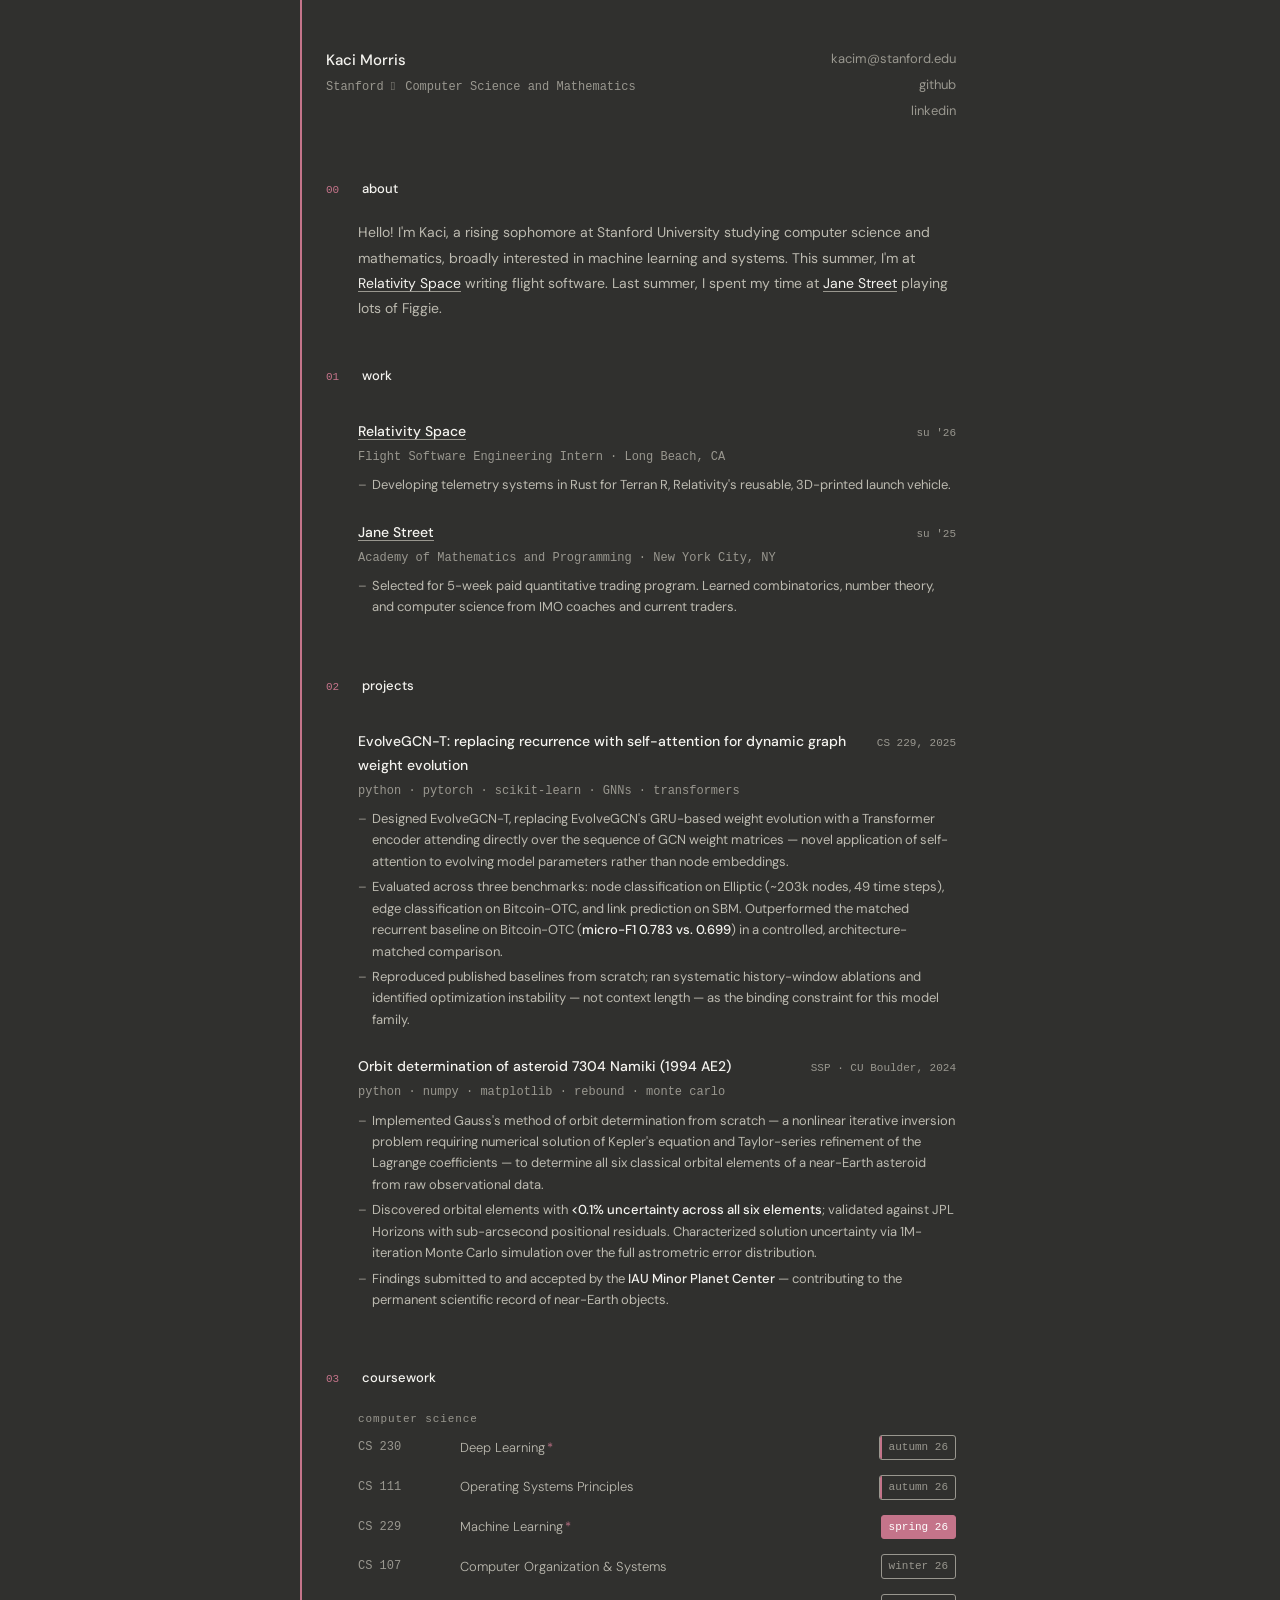
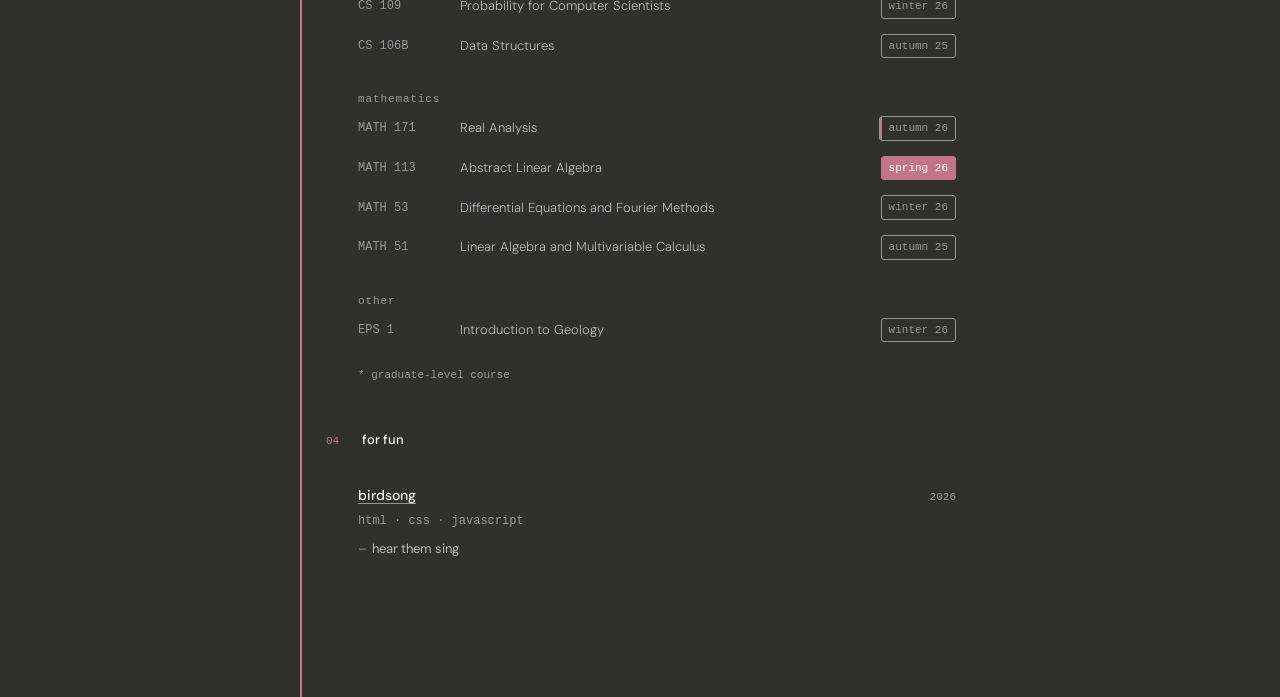
==== commit 5b95ea61: "birds" ====
--- a/index.html
+++ b/index.html
@@ -191,9 +191,9 @@
               <span class="entry-name"><a href="birdsong/">birdsong</a></span>
               <span class="entry-date">2026</span>
             </div>
-            <div class="entry-role">javascript · pixel art · web audio</div>
-            <ul class="bullets">
-              <li>An interactive pixel-art scene — click the birds on the branch and they sing notes across a pentatonic octave.</li>
+            <div class="entry-role">html · css · javascript</div>
+            <ul class="bullets">
+              <li>hear them sing</li>
             </ul>
           </div>
 
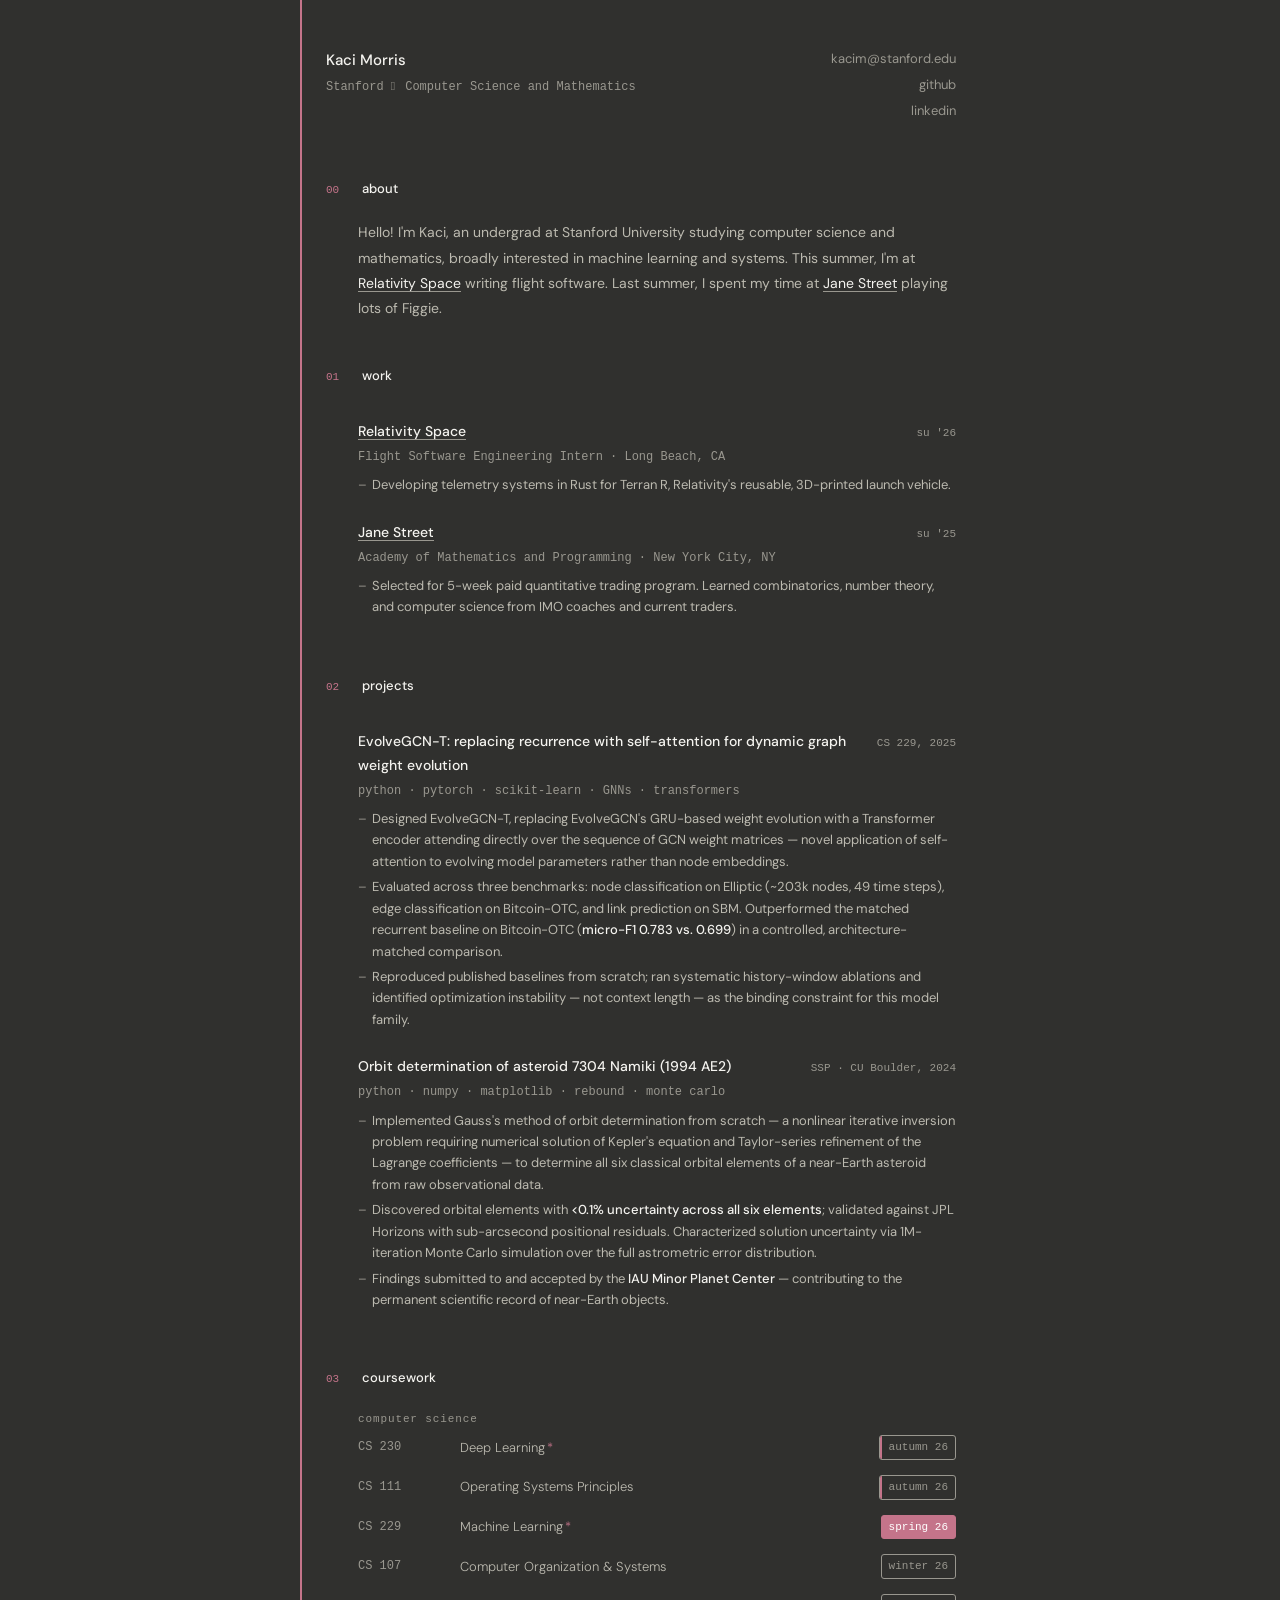
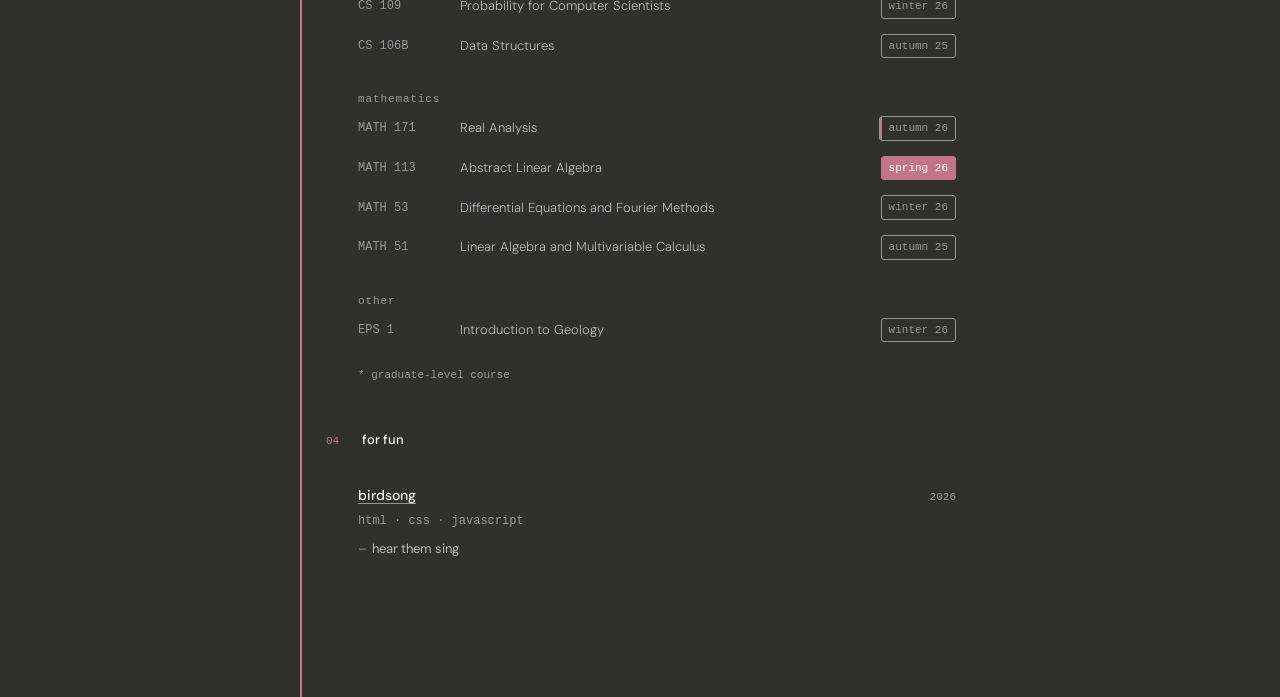
==== commit 04fba315: "edit" ====
--- a/index.html
+++ b/index.html
@@ -4,7 +4,6 @@
   <meta charset="UTF-8">
   <meta name="viewport" content="width=device-width, initial-scale=1.0">
   <title>Kaci Morris</title>
-  <meta name="description" content="Kaci Morris — CS + Math at Stanford. Flight software, mechanistic interpretability, computational geoscience.">
   <link rel="stylesheet" href="style.css">
 </head>
 <body>
@@ -31,7 +30,7 @@
           <span class="section-title">about</span>
         </div>
         <div class="section-body">
-          <p> Hello! I'm Kaci, a rising sophomore at Stanford University studying computer science and mathematics, broadly interested in machine learning and systems. This summer, I'm at <a href="https://www.relativityspace.com" target="_blank" rel="noopener">Relativity Space</a> writing flight software. Last summer, I spent my time at <a href="https://www.janestreet.com" target="_blank" rel="noopener">Jane Street</a> playing lots of Figgie.</p> 
+          <p> Hello! I'm Kaci, an undergrad at Stanford University studying computer science and mathematics, broadly interested in machine learning and systems. This summer, I'm at <a href="https://www.relativityspace.com" target="_blank" rel="noopener">Relativity Space</a> writing flight software. Last summer, I spent my time at <a href="https://www.janestreet.com" target="_blank" rel="noopener">Jane Street</a> playing lots of Figgie.</p> 
         </div>
       </section>
 
